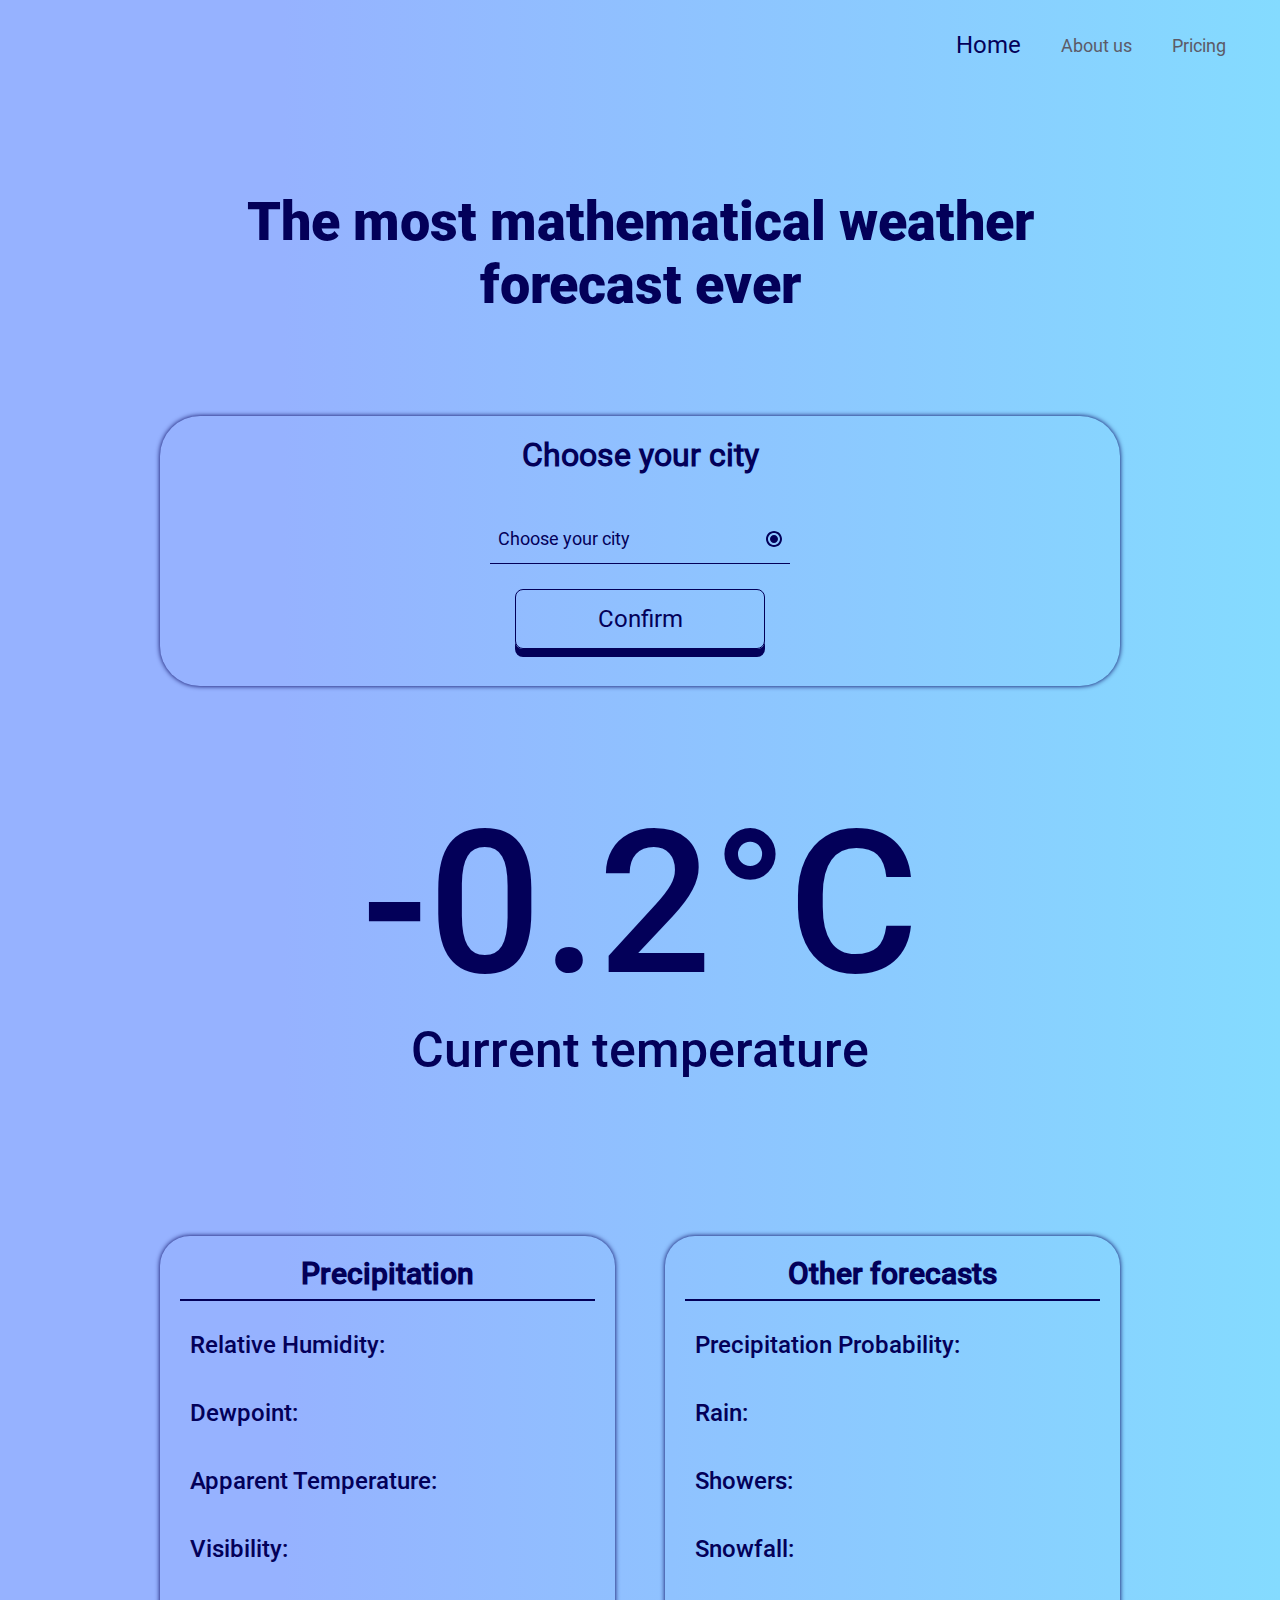
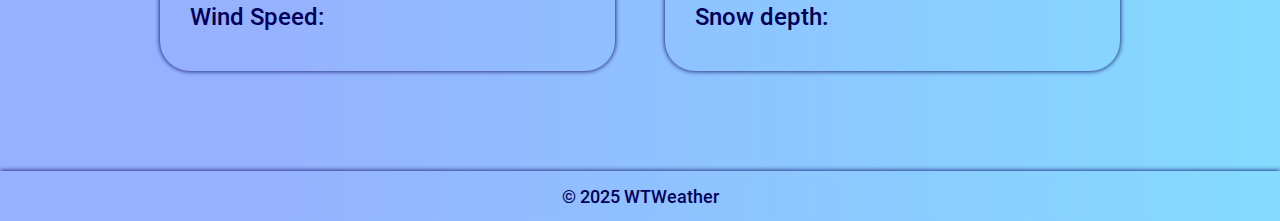
==== index.html @ 871ef146 "Add files via upload" ====
<!DOCTYPE html>
<html lang="en">

<head>
    <meta charset="UTF-8">
    <meta name="viewport" content="width=device-width, initial-scale=1.0">
    <title>WTWeather</title>
    <link rel="stylesheet" href="css/style.css">
</head>

<body>
    <div class="container">
        <header>
            <div class="header__logo"><a href="index.html"><img class="header__logo__icon" src="/src/img/logo.png" alt=""></a>
            </div>
            <ul class="header__list">
                <li class=" "><a class="header__list_item page-active" href="index.html">Home</a></li>
                <li class=" "><a class="header__list_item " href="about-us.html">About us</a></li>
                <li class=" "><a class="header__list_item " href="pricing.html">Pricing</a></li>
            </ul>
        </header>
        <main>
            <div class="slogan">
                <h1>The most mathematical weather forecast ever</h1>
            </div>
            <div class="select-block">
                <h2 class="select-block__text">Choose your city</h2>
                <div class="select__interactive">
                    <span class="select-city">
                        <select name="" id="select">
                            <option value="none" selected disabled hidden>Choose your city</option>
                            <option value="moscow">Moscow</opton>
                            <option value="krasnoyarsk">Krasnoyarsk</opton>
                            <option value="vladivostok">Vladivostok</opton>
                            <option value="chita">Chita</opton>
                            <option value="borzya">Borzya</opton>
                            <option value="karymskoe">Karymskoe</option>
                            <option value="irkutsk">Irkutsk</option>
                        </select>
                        <svg height="16" width="16" viewBox="0 0 512 512" xmlns="http://www.w3.org/2000/svg">
                            <path
                                d="M256 512C114.625 512 0 397.375 0 256S114.625 0 256 0s256 114.625 256 256-114.625 256-256 256zm0-448C149.969 64 64 149.969 64 256s85.969 192 192 192c106.03 0 192-85.969 192-192S362.031 64 256 64zm0 320c-70.688 0-128-57.312-128-128s57.312-128 128-128 128 57.312 128 128-57.312 128-128 128z" />
                        </svg>
                </div>
                <button class="btn btn-3d confirm-select__button" id="confirm-select__button">Confirm</button>
            </div>
            <div class="forecast">
                <div class="temperature-block">
                    <span class="temperature">-0.2°C</span>
                    <p class="cur-temp">Current temperature</p>
                </div>
                <div class="other-forecasts">
                    <div class="forecast_left-bar bar">
                        <h2>Precipitation</h2>
                        <p class="weather-data relativeHumidity">Relative Humidity: </p>
                        <p class="weather-data dewpoint">Dewpoint: </p>
                        <p class="weather-data apparent-temperature">Apparent Temperature: </p>
                        <p class="weather-data visibility">Visibility: </p>
                        <p class="weather-data wind-speed">Wind Speed: </p>
                    </div>
                    <div class="forecast_right-bar bar">
                        <h2>Other forecasts</h2>
                        <p class="weather-data precipitation-probability">Precipitation Probability: </p>
                        <p class="weather-data rain">Rain: </p>
                        <p class="weather-data showers">Showers: </p>
                        <p class="weather-data snowfall">Snowfall: </p>
                        <p class="weather-data snow-depth">Snow depth: </p>
                    </div>
                </div>
            </div>
        </main>
        <footer>
            <span>© 2025 WTWeather</span>
        </footer>
    </div>
    <script src="script/script.js"></script>
</body>

</html>
---- css/style.css ----
:root {
    --main-color: rgb(212, 221, 255);
    --second-main-color: rgb(160, 186, 255);
    --font-color: rgb(3, 0, 89);
    --second-font-color: rgb(227, 221, 255);
    --alternative-font-color: rgb(92, 91, 104);
    --gradient-color:linear-gradient(90deg, rgba(150,178,255,1) 22%, rgba(132,219,255,1) 100%);
}




@font-face {
    font-family: Roboto-Bold;
    src: url('../font/Roboto.ttf');
}
@font-face {
    font-family: Roboto-Light;
    src: url('../font/Roboto-Light.ttf');
}
@font-face {
    font-family: Roboto-Medium;
    src: url('../font/Roboto-Medium.ttf');
}
@font-face {
    font-family: Roboto;
    src: url('../font/Roboto-Regular.ttf');
}

* {
    margin: 0;
    padding: 0;
    box-sizing: border-box;
    font-size: 18px;
    color: var(--font-color);
    font-family: Roboto;
    text-decoration: none;
    list-style-type: none;
}

body {
    background: rgb(150,178,255) var(--gradient-color);
}

.container {
    display: grid;
    grid-template-columns: repeat(8, 1fr);
    grid-template-rows: 90px 1fr 50px;
    row-gap: 100px;
    width: 100%;

}

header {
    grid-column: 1/9;
    height: 100%;
    background-color: var(--gradient-color);
    /* box-shadow: 1px 0 10px black; */
    border-bottom-right-radius: 20px;
    border-bottom-left-radius: 20px;
    display: flex;
    justify-content: space-between;
    padding: 0 3rem;
    align-items: center;
}

.header__logo{
    display: flex;
    justify-content: center;
    align-items: center;
}

.header__logo__icon {
    width: 100px;
    filter: drop-shadow(0px 0px 8px var(--font-color));
}

.header__list {
    display: flex;
    align-items: center;
    gap: 40px;
}

.page-active {
    color: var(--font-color) !important;
    font-size: 24px;
} 

.header__list_item {
    position: relative;
    color: var(--alternative-font-color);
}

.header__list_item::after {
    position: absolute;
    content: '';
    width: 100%;
    height: 2px; 
    background-color: var(--font-color); 
    bottom: 0;
    left: 0;
    transform: scaleX(0); 
    transform-origin: center; /* Исходная точка анимации слева */
    transition: transform .3s ease; 
}
.header__list_item:hover::after { 
    transform: scaleX(1); 
}

/* @media () {
    
} */
main{
    grid-column: 2/8;
    height: 100%;   
    background-color: rgb(150,178,255) var(--gradient-color);
    /* border: 1px solid black; */
}

h1 {
    text-align: center;
    font-size: 54px;
    /* text-shadow: 10px 10px 5px var(--font-color); */
    color: var(--font-color);
    margin-bottom: 100px;
    font-family: Roboto-Bold;
}

.select-block {
    display: flex;
    flex-direction: column;
    align-items: center;
    width: 100%;
    height: 270px;
    border-radius: 40px;
    /* border: solid black 1px; */
    box-shadow: 0px 0px 5px var(--font-color);
    margin-bottom: 50px;
}


.select-block__text {
    text-align: center;
    font-size: 32px;
    padding: 20px 0;
    margin-bottom: 20px;
}

.select-city {
    position: relative;
}
.select-city svg {
    width: 16px;
    height: 16px;
    position: absolute;
    right: 8px;
    top: 50%;
    transform: translateY(-50%);
    fill: var(--font-color);
    pointer-events: none;
    transition: fill 0.5s;
}

.select-city select:focus + svg {
    fill: var(--main-color);
}

.select-city>select {
    -webkit-appearance: none;
    padding: 8px 30px 8px 8px;
    border: 1px solid #ccc;
    width: 300px;
    height: 50px;
    border: none;
    background-color: transparent;
    border-bottom: 1px solid var(--font-color);
    outline: none;
    /* font-size:px;  */
}

.btn {
    width: 250px;
    height: 60px;
    border-radius: 8px;
    background-color: var(--gradient-color);
    cursor: pointer;
    font-size: 24px;
}

.confirm-select__button {
    margin-top: 25px;
}

.btn-3d {
    border: 1px solid var(--font-color);
    box-shadow: 0 8px var(--font-color);
    transition: all .2s ease;
}

.btn-3d:active {
    transform: translateY(8px);
    box-shadow: 0 0;
}

.temperature-block {
    width: 100%;
    height: 500px;
    /* border: 1px solid black; */
    display: flex;
    flex-direction: column;
    align-items: center;
    padding: 50px;
}

.temperature {
    font-size: 200px;
    font-family:Roboto-Medium;
    color: var(--font-color);
}

.cur-temp {
    text-align: center;
    font-size: 50px;
    font-family: Roboto-Medium;
    color: var(--font-color);
}

.other-forecasts {
    width: 100%;
    /* height: 500px; */
    display: grid;
    gap: 50px;
    grid-template-columns: repeat(8, 1fr);
}

.bar {
    display: flex;
    flex-direction: column;
    /* align-items: center; */
    box-shadow: 0px 0px 5px var(--font-color);
    border-radius: 30px;
    padding: 20px 20px;
}

.bar>h2 {
    position: relative;
    text-align: center;
    font-size: 30px;
    font-family: Roboto-medium;
    margin-bottom: 20px;

}

.bar>h2::after {
    content: '';
    position: absolute;
    width: 100%;
    height: 2px;
    /* padding: 0 -20px;  */
    background-color: var(--font-color);
    bottom: -10px;
    left: 0;
}

.forecast_left-bar {
    grid-column: 1/5;
    grid-row: 1fr;
    
}

.weather-data {
    margin: 20px 10px;
    align-self: flex-start;
    font-size: 24px;
    font-family: Roboto-Medium;
}

.forecast_right-bar {
    grid-column: 5/9;
    grid-row: 1fr;
}

footer {
    grid-column: 1/9;
    height: 100%;
    background-color: var(--gradient-color);
    text-align: center;
    display: flex;
    justify-content: center;
    align-items: center;
    box-shadow: 0px 0px 5px var(--font-color);
}

footer span {
    color: var(--font-color);
    font-family: Roboto-Medium;
}

@media (max-width: 1024px) {
    .other-forecasts {
        grid-template-rows: 1fr 1fr;
    }
    .forecast_left-bar {
        grid-column: 1/9;
        grid-row: 1fr;
    }
    .forecast_right-bar {
        grid-column: 1/9;
        grid-row: 1fr;
    }

}

@media (max-width: 580px) {
    .temperature {
        font-size: 150px;
    } 
    header {
        padding: 0 2rem;
    }
}

@media (max-width: 480px) {
    .temperature {
        font-size: 120px;
    } 
    header {
        padding: 0 1rem;
    }
    .weather-data {
        font-size: 20px;
    }
    #select {
        width: 250px;
    }
    .select-block {
        margin: 0;
    }
    h1 {
        margin-bottom: 50px;
    }
    .container {
        row-gap: 50px;
    }
    .temperature-block {
        height: auto;
    }
    .other-forecasts{
        column-gap: 0;
    }
}
 
@media (max-width:426px) {
    .slogan>h1 {
        font-size: 40px;
    }
    #select {
        width: 225px;
    }
    .header__list {
        gap: 10px;  
    }
    .select-block__text {
        font-size: 24px;
    }
    .btn-3d {
        width: 200px;
    }
    .select-block__text {
        margin-bottom: 15px;
    }
}

@media (max-width: 351px) {
    header {
        padding: 10px;
    }
    .header__list_item {
        font-size: 16px;
    }
    #select {
        width: 200px;
    }
    .select-block__text {
        margin-bottom: 0;
    }
    .select-block {
        height: 240px;
    }
    .temperature {
        font-size: 90px;
    }
    .cur-temp {
        font-size: 32px;
    }
}
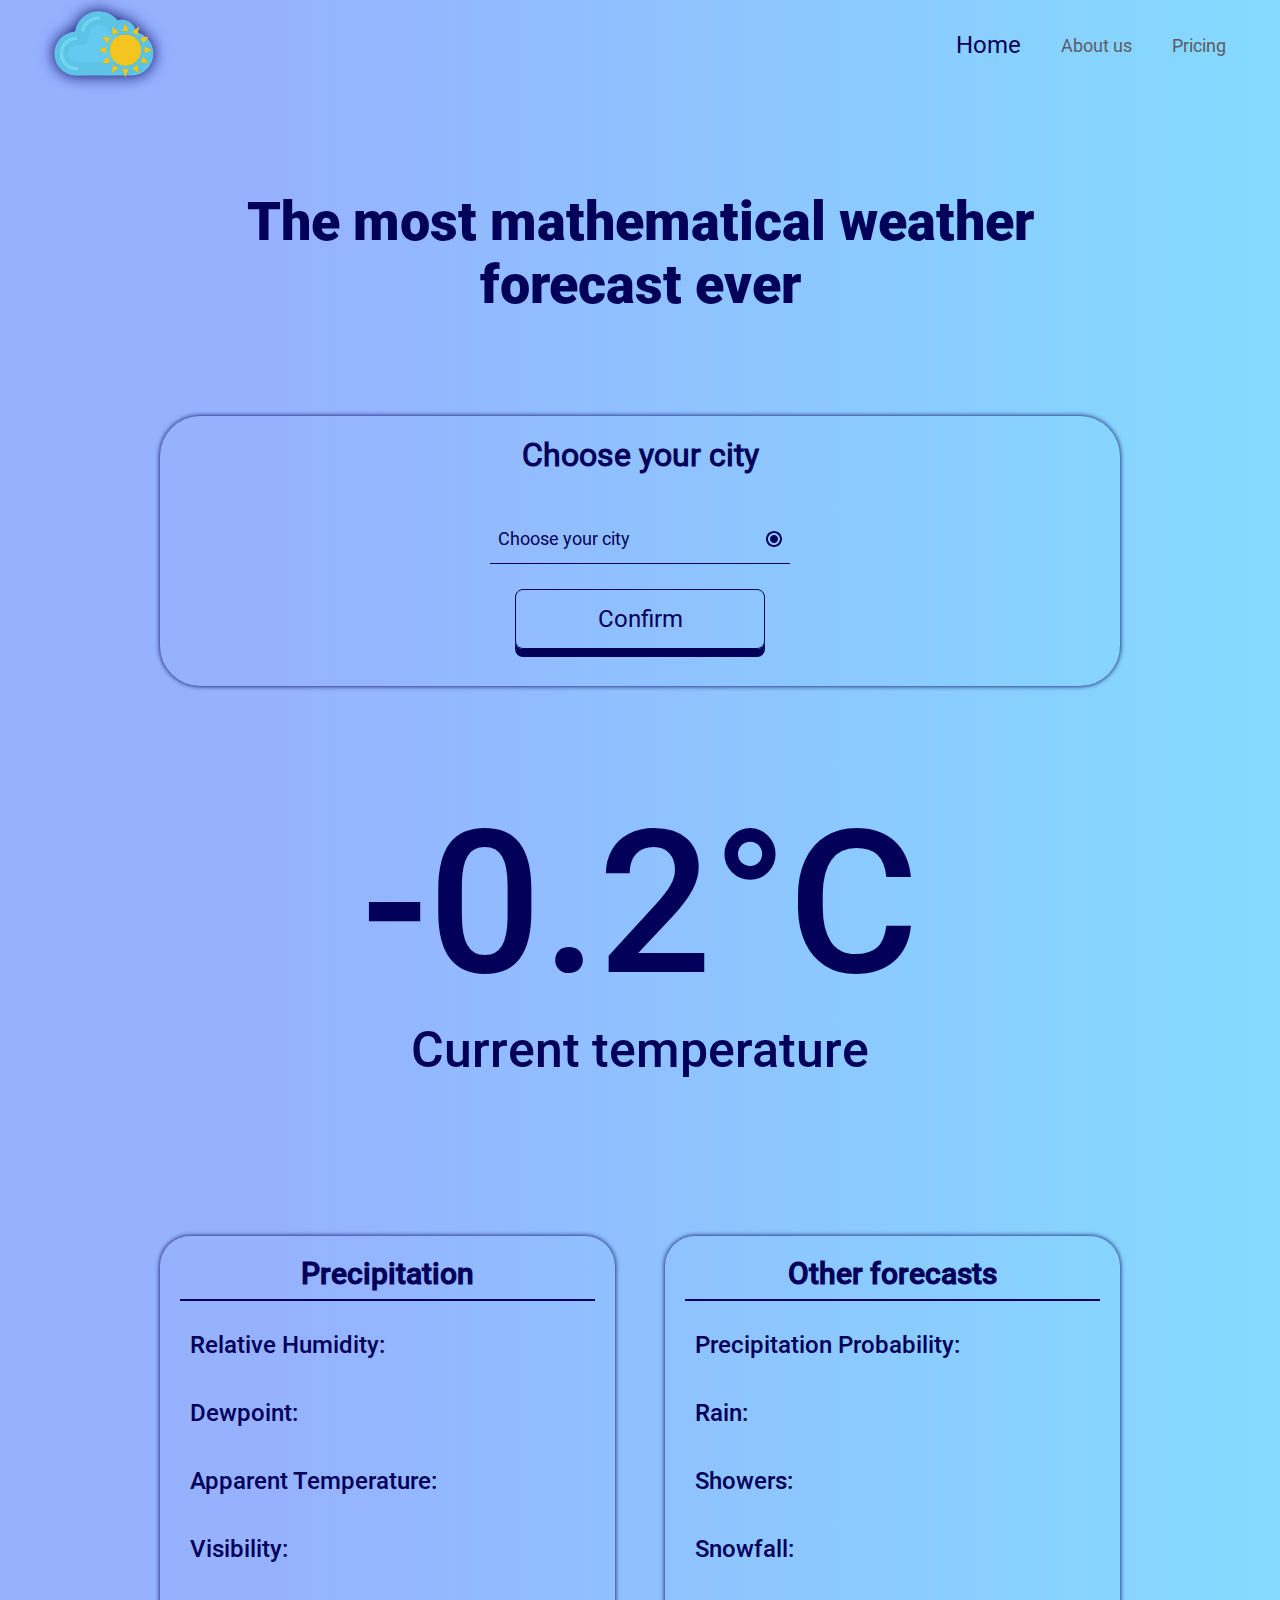
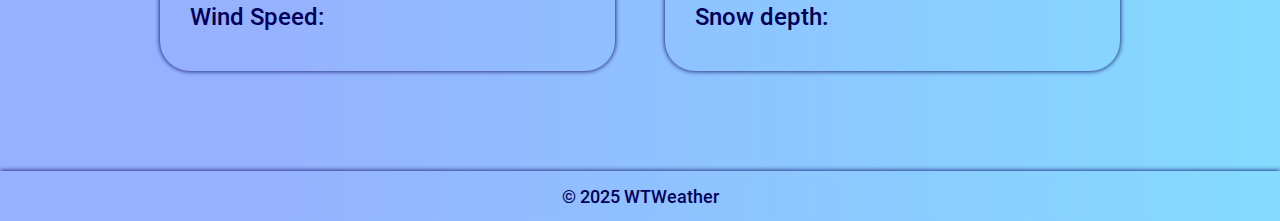
==== commit 06522149: "Update index.html" ====
--- a/index.html
+++ b/index.html
@@ -11,7 +11,7 @@
 <body>
     <div class="container">
         <header>
-            <div class="header__logo"><a href="index.html"><img class="header__logo__icon" src="/src/img/logo.png" alt=""></a>
+            <div class="header__logo"><a href="index.html"><img class="header__logo__icon" src="img/logo.png" alt=""></a>
             </div>
             <ul class="header__list">
                 <li class=" "><a class="header__list_item page-active" href="index.html">Home</a></li>
@@ -76,4 +76,4 @@
     <script src="script/script.js"></script>
 </body>
 
-</html>+</html>
